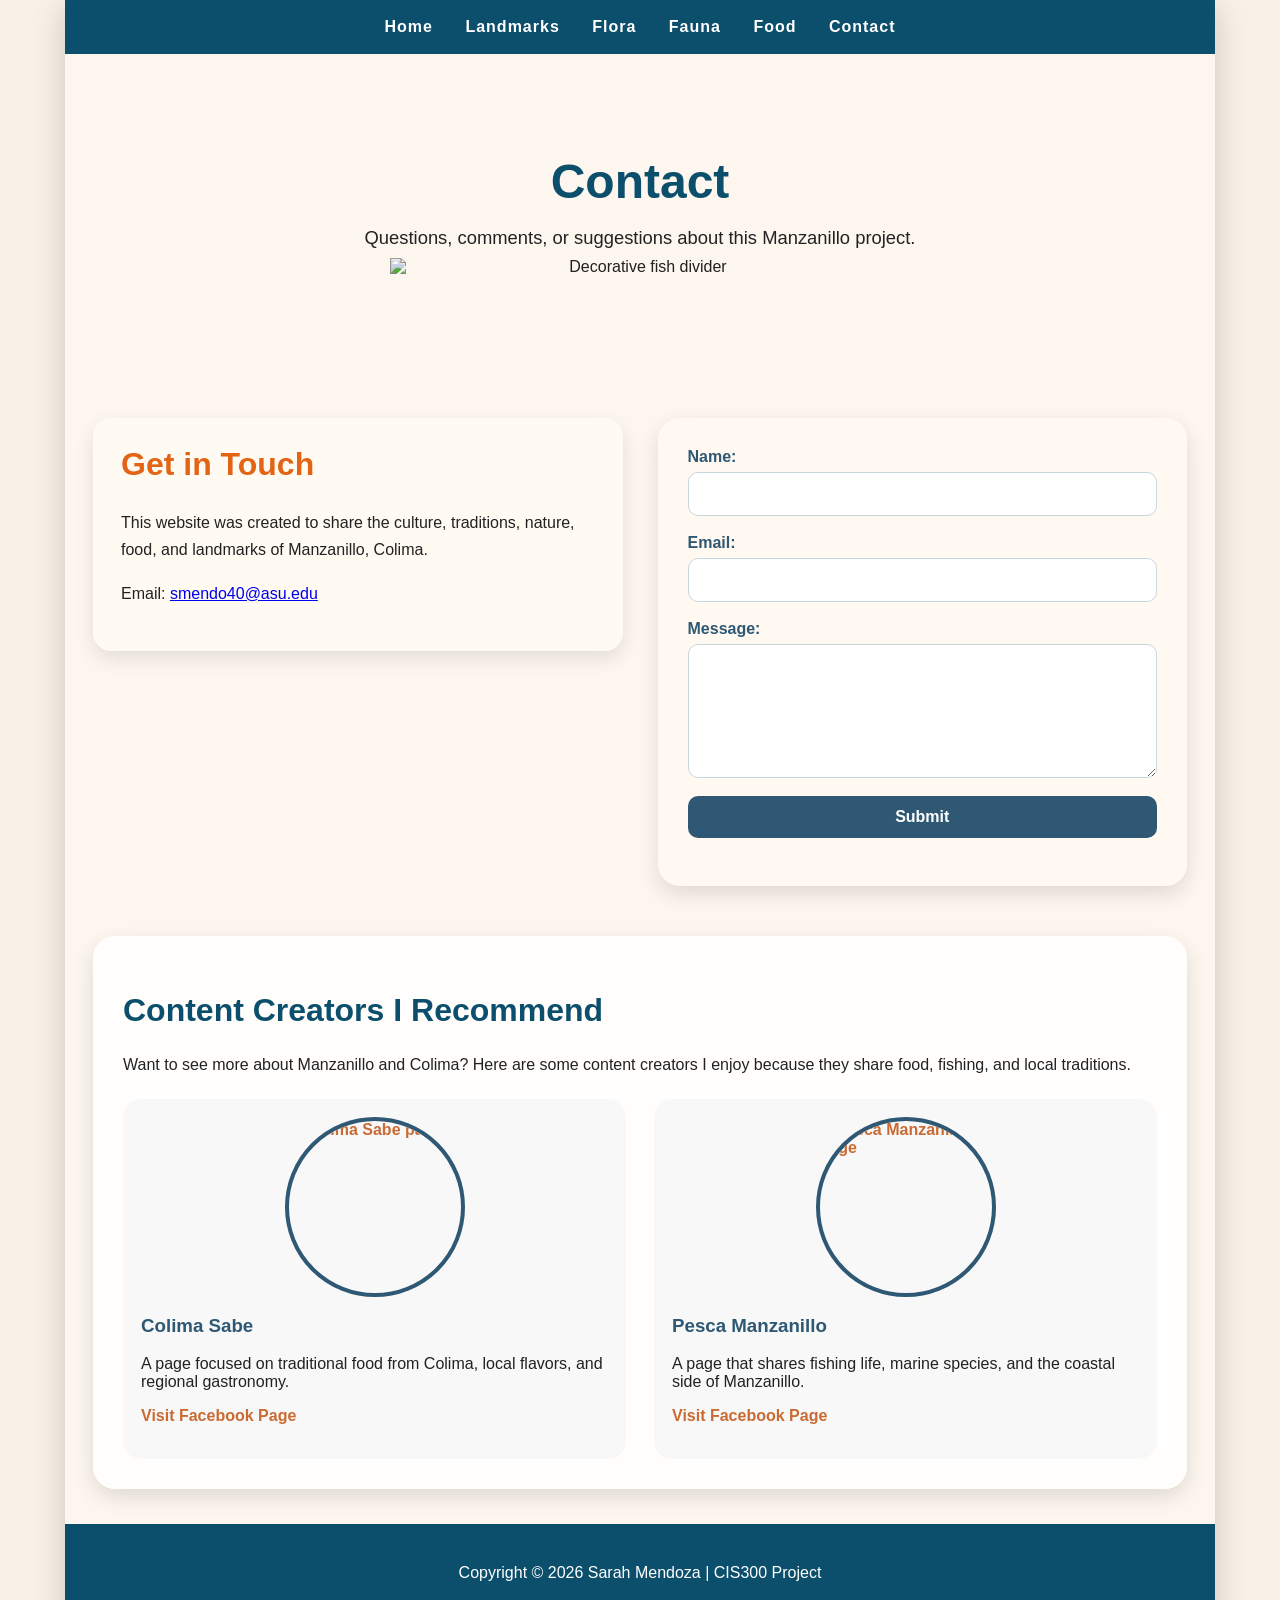
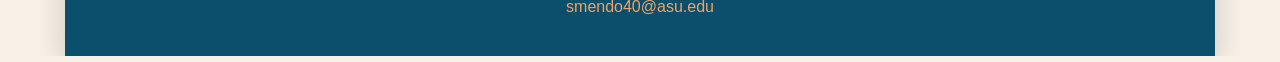
==== contact.html @ 5248e164 "Add files via upload" ====
<!DOCTYPE html>
<html lang="en">
<head>
    <title>Contact | Manzanillo, Colima</title>
    <meta charset="utf-8">
    <meta name="description" content="Contact page for the Manzanillo, Colima website project.">
    <meta name="viewport" content="width=device-width, initial-scale=1.0">
    <link rel="stylesheet" href="style.css">
</head>

<body>
<div id="wrapper">

<header>
    <nav>
        <a href="index.html">Home</a>
        <a href="landmarks.html">Landmarks</a>
        <a href="flora.html">Flora</a>
        <a href="fauna.html">Fauna</a>
        <a href="food.html">Food</a>
        <a href="contact.html">Contact</a>
    </nav>
</header>

<main>

<section class="page-title contact-title">
    <h1>Contact</h1>
    <p>Questions, comments, or suggestions about this Manzanillo project.</p>
    <img src="images/fish-divider.jpeg" alt="Decorative fish divider" class="header-divider">
</section>

<section class="contact-section">

    <div class="text-box">
        <h2>Get in Touch</h2>
        <p>
            This website was created to share the culture, traditions, nature,
            food, and landmarks of Manzanillo, Colima.
        </p>

        <p>
            Email:
            <a href="mailto:smendo40@asu.edu">smendo40@asu.edu</a>
        </p>
    </div>

    <form class="contact-form" action="#">
        <label for="myName">Name:</label>
        <input type="text" id="myName" name="myName">

        <label for="myEmail">Email:</label>
        <input type="email" id="myEmail" name="myEmail">

        <label for="myMessage">Message:</label>
        <textarea id="myMessage" name="myMessage" rows="6"></textarea>

        <input type="submit" value="Submit">
    </form>

</section>

<section class="creator-section">
    <h2>Content Creators I Recommend</h2>

    <p>
        Want to see more about Manzanillo and Colima? Here are some content creators
        I enjoy because they share food, fishing, and local traditions.
    </p>

    <div class="creator-grid">

        <article class="creator-card">
    <a href="https://www.facebook.com/colimasabe.mx" target="_blank">
        <img src="images/colima-sabe.jpeg" alt="Colima Sabe page">
    </a>
    <h3>Colima Sabe</h3>
    <p>
        A page focused on traditional food from Colima, local flavors,
        and regional gastronomy.
    </p>
    <p>
        <a href="https://www.facebook.com/colimasabe.mx" target="_blank">Visit Facebook Page</a>
    </p>
</article>

<article class="creator-card">
    <a href="https://www.facebook.com/profile.php?id=100063577772550" target="_blank">
        <img src="images/pesca-manzanillo.jpeg" alt="Pesca Manzanillo page">
    </a>
    <h3>Pesca Manzanillo</h3>
    <p>
        A page that shares fishing life, marine species, and the coastal side of Manzanillo.
    </p>
    <p>
        <a href="https://www.facebook.com/profile.php?id=100063577772550" target="_blank">Visit Facebook Page</a>
    </p>
</article>

    </div>
</section>

</main>

<footer>
    <p>Copyright &copy; 2026 Sarah Mendoza | CIS300 Project</p>
    <p><a href="mailto:smendo40@asu.edu">smendo40@asu.edu</a></p>
</footer>

</div>
</body>
</html>
---- style.css ----
* {
    box-sizing: border-box;
}

body {
    margin: 0;
    background-color: #f8f1e7;
    background-image: url(images/ocean-surface.jpg);
    background-size: cover;
    background-attachment: fixed;
    color: #222222;
    font-family: "Trebuchet MS", Helvetica, sans-serif;
}

h1, h2, h3 {
    font-family: "Segoe UI", Tahoma, sans-serif;
    font-weight: bold;
}

#wrapper {
    max-width: 1150px;
    margin: 0 auto;
    background-image: linear-gradient(rgba(255,248,240,0.78), rgba(255,248,240,0.78)),
                      url(natural-yellow-sand.jpg.jpg);
    background-size: cover;
    box-shadow: 0 8px 30px rgba(0,0,0,0.18);
}

header {
    background-color: #0B4F6C;
    padding: 18px;
    text-align: center;
}

nav a {
    color: white;
    text-decoration: none;
    margin: 0 14px;
    font-weight: bold;
    letter-spacing: 1px;
}

nav a:hover {
    color: #F4A261;
}

main {
    padding: 35px 28px;
}

.hero-collage {
    text-align: center;
    margin-bottom: 55px;
}

.hero-image-container {
    position: relative;
    max-width: 850px;
    margin: auto;
}

.beach-img {
    width: 100%;
    max-height: 390px;
    object-fit: cover;
    border-radius: 16px;
    display: block;
    box-shadow: 0 10px 25px rgba(0,0,0,0.20);
}

.hero-overlay {
    position: absolute;
    inset: 0;
    display: flex;
    flex-direction: column;
    justify-content: center;
    color: white;
    text-align: center;
    background-color: rgba(11, 79, 108, 0.35);
    border-radius: 16px;
    padding: 25px;
}

.hero-overlay h1 {
    font-size: 3rem;
    margin: 0 0 10px;
    letter-spacing: 2px;
}

.hero-overlay p {
    font-size: 1.2rem;
    margin: 0;
}

h2 {
    color: #0B4F6C;
    font-size: 2rem;
}

.map-row {
    display: flex;
    justify-content: center;
    gap: 25px;
    flex-wrap: wrap;
    margin-top: 20px;
}

.map-row img {
    width: 45%;
    max-width: 430px;
    max-height: 260px;
    object-fit: contain;
    background-color: #EAF7F6;
    padding: 12px;
    border-radius: 14px;
    box-shadow: 0 8px 20px rgba(0,0,0,0.12);
}

.name-section,
.perritos-section {
    display: grid;
    grid-template-columns: 1fr 1fr;
    gap: 35px;
    align-items: center;
    margin-bottom: 55px;
    background-color: #EAF7F6;
    padding: 28px;
    border-radius: 22px;
}

.perritos-section {
    background-color: #FFF3E6;
}

.name-section img,
.perritos-section img {
    width: 100%;
    max-height: 330px;
    object-fit: contain;
}

.text-box {
    background-color: #FFFAF2;
    padding: 28px;
    border-radius: 18px;
    box-shadow: 0 8px 20px rgba(0,0,0,0.10);
}

.text-box h2 {
    color: #E36414;
    margin-top: 0;
}

.text-box p {
    line-height: 1.7;
}

footer {
    background-color: #0B4F6C;
    color: white;
    text-align: center;
    padding: 24px;
}

footer a {
    color: #F4A261;
    text-decoration: none;
}

@media (max-width: 700px) {
    nav a {
        display: block;
        margin: 8px 0;
    }

    .hero-overlay h1 {
        font-size: 2rem;
    }

    .map-row img,
    .name-section,
    .perritos-section {
        width: 100%;
    }

    .name-section,
    .perritos-section {
        grid-template-columns: 1fr;
    }
}














.page-title {
    text-align: center;
    max-width: 800px;
    margin: 0 auto 45px auto;
    padding: 25px;
}

.page-title h1 {
    color: #0B4F6C;
    font-size: 3rem;
    margin-bottom: 10px;
}

.page-title p {
    font-size: 1.15rem;
}

.landmark-card {
    display: grid;
    grid-template-columns: 1fr 1fr;
    gap: 35px;
    align-items: center;
    margin-bottom: 55px;
    background-color: rgba(255, 250, 242, 0.88);
    padding: 28px;
    border-radius: 22px;
    box-shadow: 0 8px 24px rgba(0,0,0,0.10);
}

.landmark-card.reverse img {
    order: 2;
}

.landmark-card img {
    width: 100%;
    height: 320px;
    object-fit: cover;
    border-radius: 18px;
    box-shadow: 0 8px 20px rgba(0,0,0,0.14);
}

@media (max-width: 700px) {
    .landmark-card {
        grid-template-columns: 1fr;
    }

    .landmark-card.reverse img {
        order: 0;
    }

    .landmark-card img {
        height: auto;
    }
}









.flora-card {
    display: grid;
    grid-template-columns: 1fr 1fr 1fr;
    gap: 25px;
    align-items: center;
    margin-bottom: 45px;
    padding: 25px;
    border-radius: 22px;
    background-color: rgba(235, 248, 235, 0.90);
    box-shadow: 0 8px 22px rgba(0,0,0,0.10);
}

.flora-card img {
    width: 100%;
    height: 260px;
    object-fit: cover;
    border-radius: 16px;
    box-shadow: 0 8px 18px rgba(0,0,0,0.12);
}

.flora-card h2 {
    color: #456b46;
}

.single-feature {
    grid-template-columns: 1fr 1fr;
}

@media (max-width: 700px) {
    .flora-card,
    .single-feature {
        grid-template-columns: 1fr;
    }

    .flora-card img {
        height: auto;
    }
}

.guayacan-img {
    object-position: center 5%;
}

.header-divider {
    width: 500px;
    height: 80px;
    object-fit: cover;
    object-position: center 60%;
    display: block;
    margin: -10px auto 10px;
    mix-blend-mode: multiply;
}







.fauna-card {
    display: grid;
    grid-template-columns: 1fr 1fr;
    gap: 30px;
    align-items: center;
    margin-bottom: 45px;
    padding: 25px;
    border-radius: 22px;
    background-color: rgba(235, 245, 248, 0.90);
    box-shadow: 0 8px 22px rgba(0,0,0,0.10);
}

.fauna-card img {
    width: 100%;
    height: 280px;
    object-fit: cover;
    border-radius: 16px;
}

.gallos-img {
    object-position: center top;
}

.fauna-card h2 {
    color: #0B4F6C;
}

.marine-card {
    display: grid;
    grid-template-columns: 1fr 1fr;
    gap: 30px;
    align-items: center;
    background-color: rgba(255,255,255,0.88);
    padding: 30px;
    border-radius: 22px;
    margin-top: 40px;
    box-shadow: 0 8px 22px rgba(0,0,0,0.10);
}

.marine-text h2 {
    color: #0B4F6C;
    margin-bottom: 15px;
}

.marine-video video {
    width: 100%;
    max-height: 320px;
    border-radius: 16px;
    object-fit: cover;
    box-shadow: 0 8px 20px rgba(0,0,0,0.15);
}

@media (max-width: 700px) {
    .marine-card {
        grid-template-columns: 1fr;
    }
}

@media (max-width: 700px) {
    .fauna-card {
        grid-template-columns: 1fr;
    }

    .wide-text {
        grid-column: span 1;
    }
}









.food-title {
    background-color: transparent;
}

.food-feature {
    display: grid;
    grid-template-columns: 1fr 1fr;
    gap: 35px;
    align-items: center;
    margin: 50px auto;
}

.food-feature img {
    width: 100%;
    max-height: 430px;
    object-fit: cover;
    border-radius: 20px;
    box-shadow: 0 10px 25px rgba(0,0,0,0.18);
}

.food-grid {
    display: grid;
    grid-template-columns: repeat(3, 1fr);
    gap: 28px;
    margin-top: 40px;
}

.food-card {
    background-color: rgba(255, 250, 242, 0.94);
    border-radius: 20px;
    padding: 18px;
    box-shadow: 0 8px 22px rgba(0,0,0,0.12);
}

.food-card img {
    width: 100%;
    height: 230px;
    object-fit: cover;
    border-radius: 15px;
}

.food-card h2 {
    color: #C96B32;
    margin-bottom: 8px;
}

.food-card p {
    line-height: 1.6;
}

@media (max-width: 900px) {
    .food-grid {
        grid-template-columns: 1fr 1fr;
    }

    .food-feature {
        grid-template-columns: 1fr;
    }
}

@media (max-width: 650px) {
    .food-grid {
        grid-template-columns: 1fr;
    }
}

.food-table-section {
    margin-top: 40px;
}

table {
    width: 100%;
    border-collapse: collapse;
    background-color: rgba(255,255,255,0.92);
    border-radius: 12px;
    overflow: hidden;
}

th, td {
    border: 1px solid #d0d0d0;
    padding: 12px;
    text-align: center;
}

th {
    background-color: #2E5874;
    color: white;
}









.contact-title {
    background-color: transparent;
}

.contact-section {
    display: grid;
    grid-template-columns: 1fr 1fr;
    gap: 35px;
    align-items: start;
    margin-top: 45px;
}

.contact-form {
    background-color: rgba(255, 250, 242, 0.94);
    padding: 30px;
    border-radius: 22px;
    box-shadow: 0 8px 22px rgba(0,0,0,0.12);
    display: flex;
    flex-direction: column;
}

.contact-form label {
    font-weight: bold;
    color: #2E5874;
    margin-bottom: 6px;
}

.contact-form input,
.contact-form textarea {
    margin-bottom: 18px;
    padding: 12px;
    border: 1px solid #c8d7dc;
    border-radius: 10px;
    font-size: 1rem;
}

.contact-form input[type="submit"] {
    background-color: #2E5874;
    color: white;
    border: none;
    cursor: pointer;
    font-weight: bold;
}

.contact-form input[type="submit"]:hover {
    background-color: #C96B32;
}

@media (max-width: 800px) {
    .contact-section {
        grid-template-columns: 1fr;
    }
}

.creator-section {
    margin-top: 50px;
    background-color: rgba(255,255,255,0.90);
    padding: 30px;
    border-radius: 22px;
    box-shadow: 0 8px 22px rgba(0,0,0,0.12);
}

.creator-grid {
    display: grid;
    grid-template-columns: 1fr 1fr;
    gap: 28px;
    margin-top: 25px;
}

.creator-card {
    background-color: rgba(248,248,248,0.95);
    border-radius: 18px;
    padding: 18px;
}

.creator-card img {
    width: 100%;
    height: 260px;
    object-fit: cover;
    border-radius: 14px;
}

.creator-card h3 {
    margin-top: 15px;
    color: #2E5874;
}

.creator-card a {
    color: #C96B32;
    font-weight: bold;
    text-decoration: none;
}

.creator-card a:hover {
    text-decoration: underline;
}

.creator-card img {
    width: 180px;
    height: 180px;
    object-fit: cover;
    border-radius: 50%;
    display: block;
    margin: 0 auto 18px auto;
    border: 4px solid #2E5874;
}
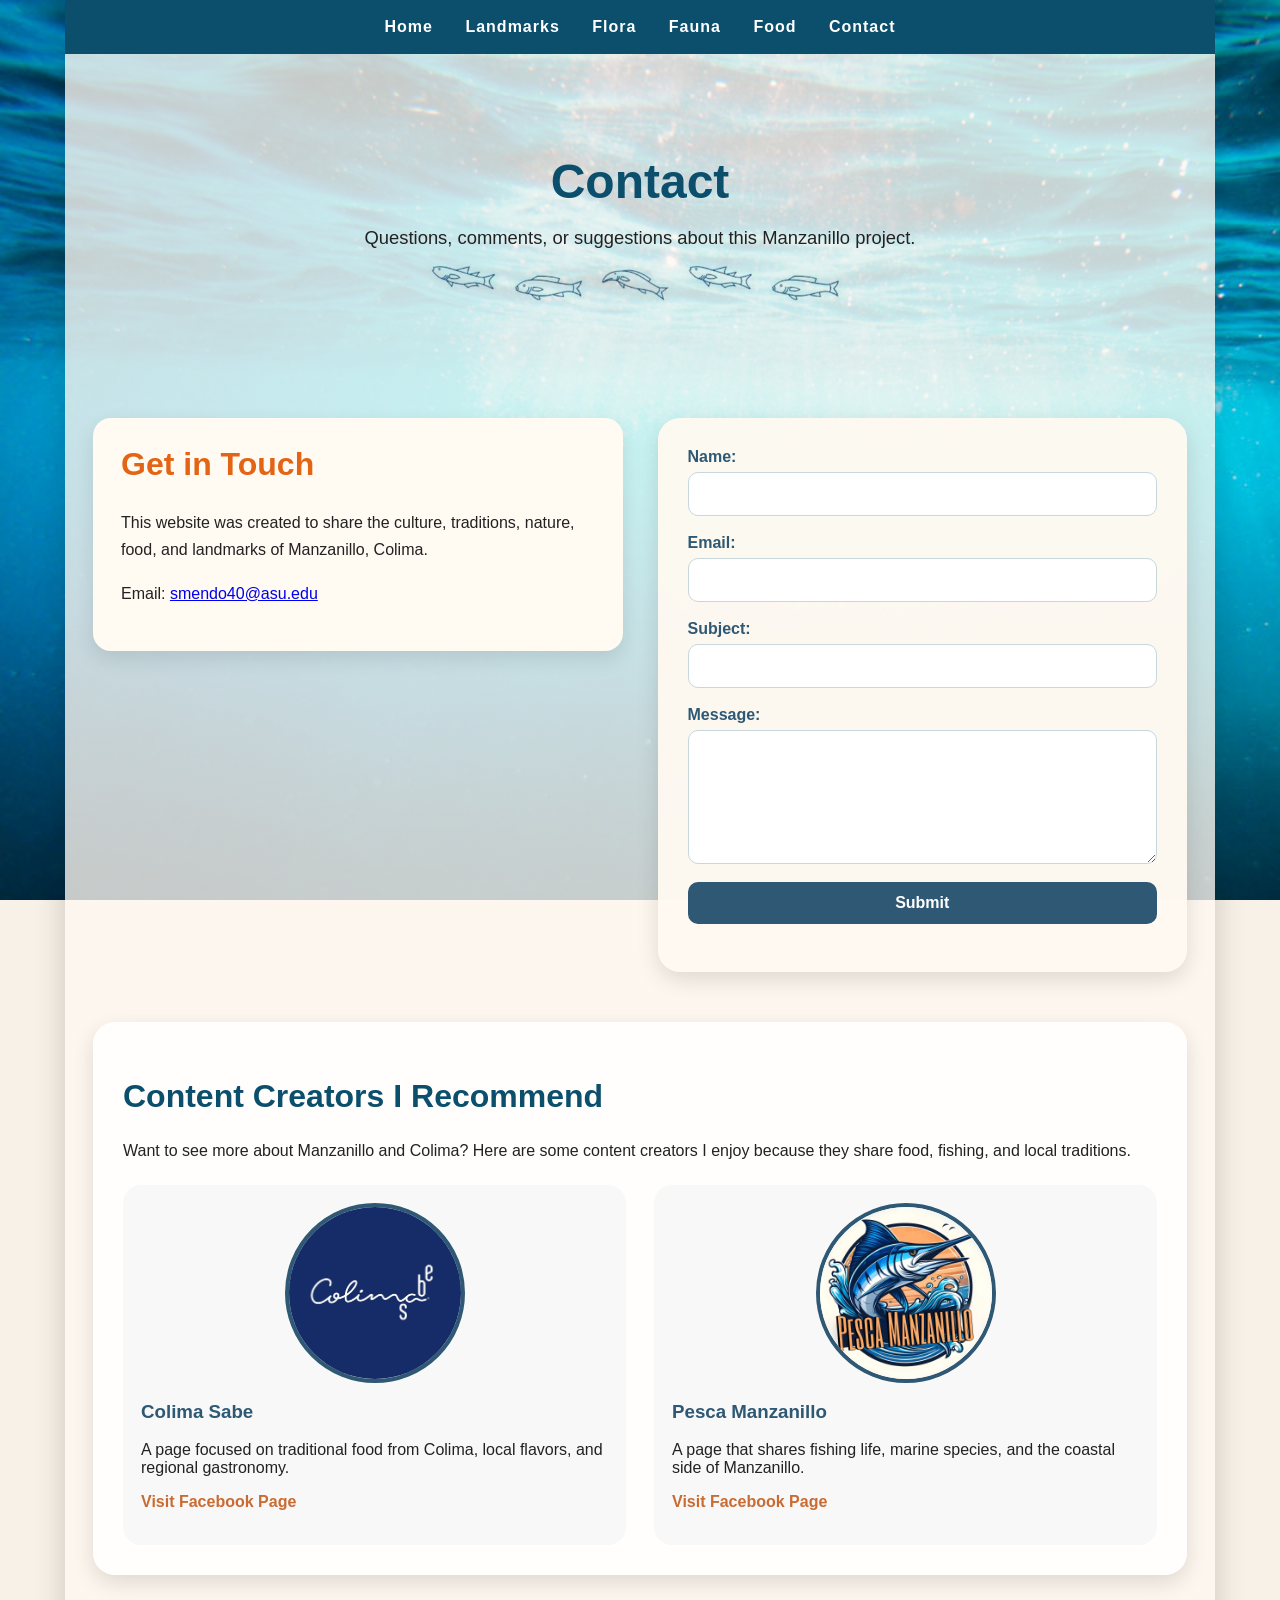
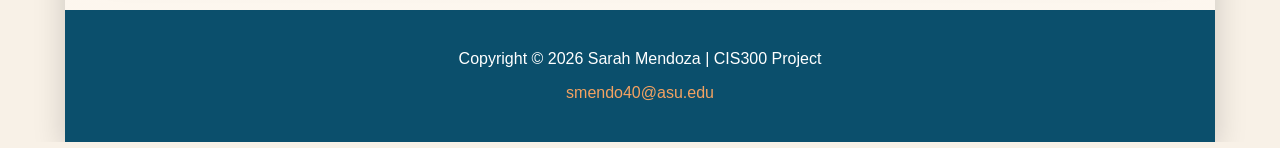
==== commit d8bb964d: "updated contact page" ====
--- a/contact.html
+++ b/contact.html
@@ -45,12 +45,15 @@
         </p>
     </div>
 
-    <form class="contact-form" action="#">
+    <form class="contact-form" action="#" method="post">
         <label for="myName">Name:</label>
         <input type="text" id="myName" name="myName">
 
         <label for="myEmail">Email:</label>
         <input type="email" id="myEmail" name="myEmail">
+
+        <label for="mySubject">Subject:</label>
+        <input type="text" id="mySubject" name="mySubject">
 
         <label for="myMessage">Message:</label>
         <textarea id="myMessage" name="myMessage" rows="6"></textarea>
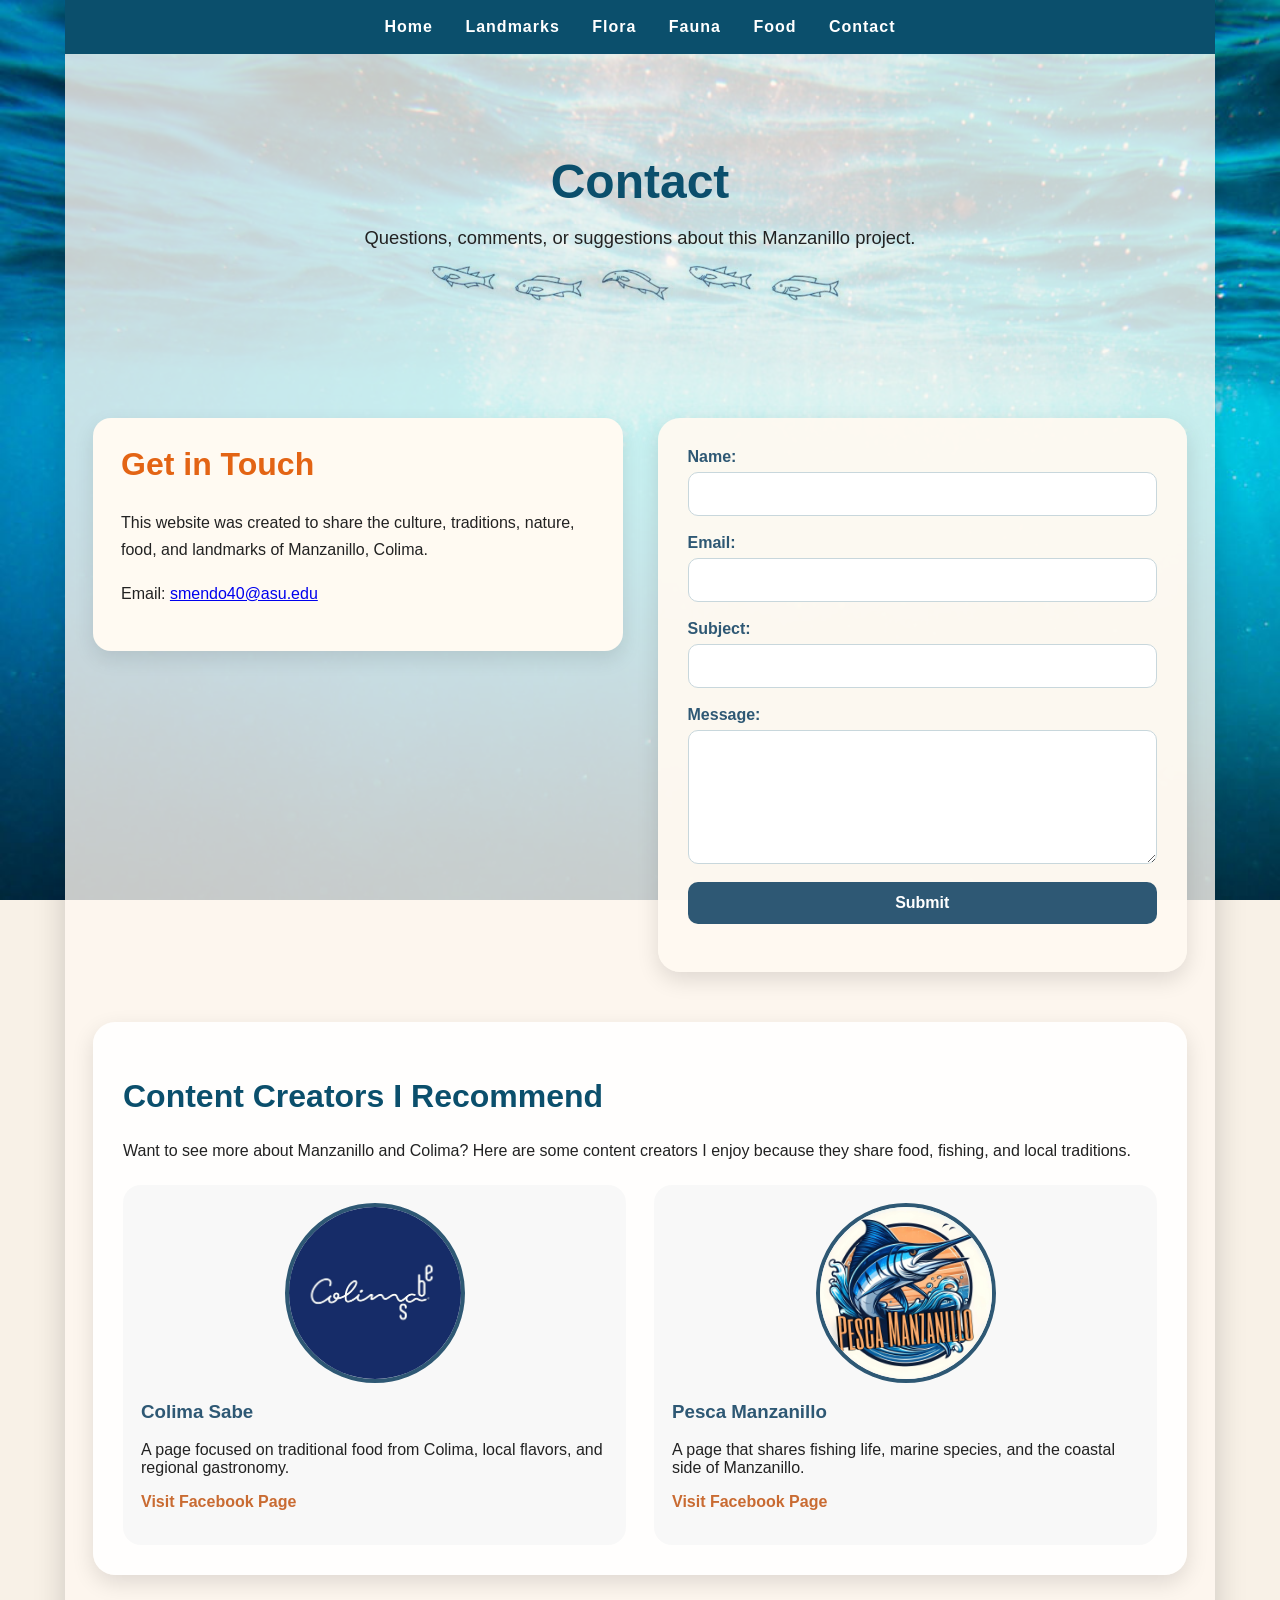
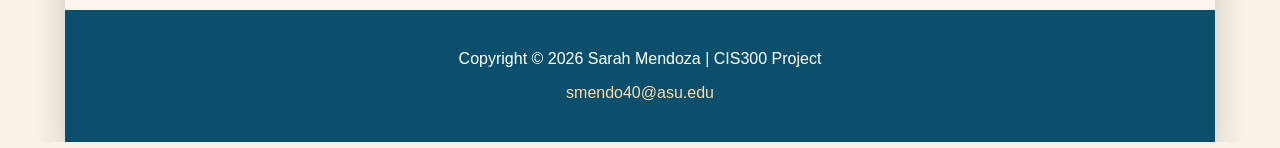
==== commit 083a4b0d: "Update contact.html" ====
--- a/contact.html
+++ b/contact.html
@@ -5,6 +5,17 @@
     <meta charset="utf-8">
     <meta name="description" content="Contact page for the Manzanillo, Colima website project.">
     <meta name="viewport" content="width=device-width, initial-scale=1.0">
+
+    <!-- Google tag (gtag.js) -->
+<script async src="https://www.googletagmanager.com/gtag/js?id=G-6YE97ZXQX1"></script>
+<script>
+  window.dataLayer = window.dataLayer || [];
+  function gtag(){dataLayer.push(arguments);}
+  gtag('js', new Date());
+
+  gtag('config', 'G-6YE97ZXQX1');
+</script>
+    
     <link rel="stylesheet" href="style.css">
 </head>
 
@@ -112,4 +123,4 @@
 
 </div>
 </body>
-</html>+</html>
--- a/style.css
+++ b/style.css
@@ -20,9 +20,7 @@
 #wrapper {
     max-width: 1150px;
     margin: 0 auto;
-    background-image: linear-gradient(rgba(255,248,240,0.78), rgba(255,248,240,0.78)),
-                      url(natural-yellow-sand.jpg.jpg);
-    background-size: cover;
+    background-color: rgba(255,248,240,0.78);
     box-shadow: 0 8px 30px rgba(0,0,0,0.18);
 }
 
@@ -163,8 +161,12 @@
 }
 
 footer a {
-    color: #F4A261;
+    color: #ffd8a8;
     text-decoration: none;
+}
+
+footer a:hover {
+    color: white;
 }
 
 @media (max-width: 700px) {
@@ -602,4 +604,4 @@
     display: block;
     margin: 0 auto 18px auto;
     border: 4px solid #2E5874;
-}+}
